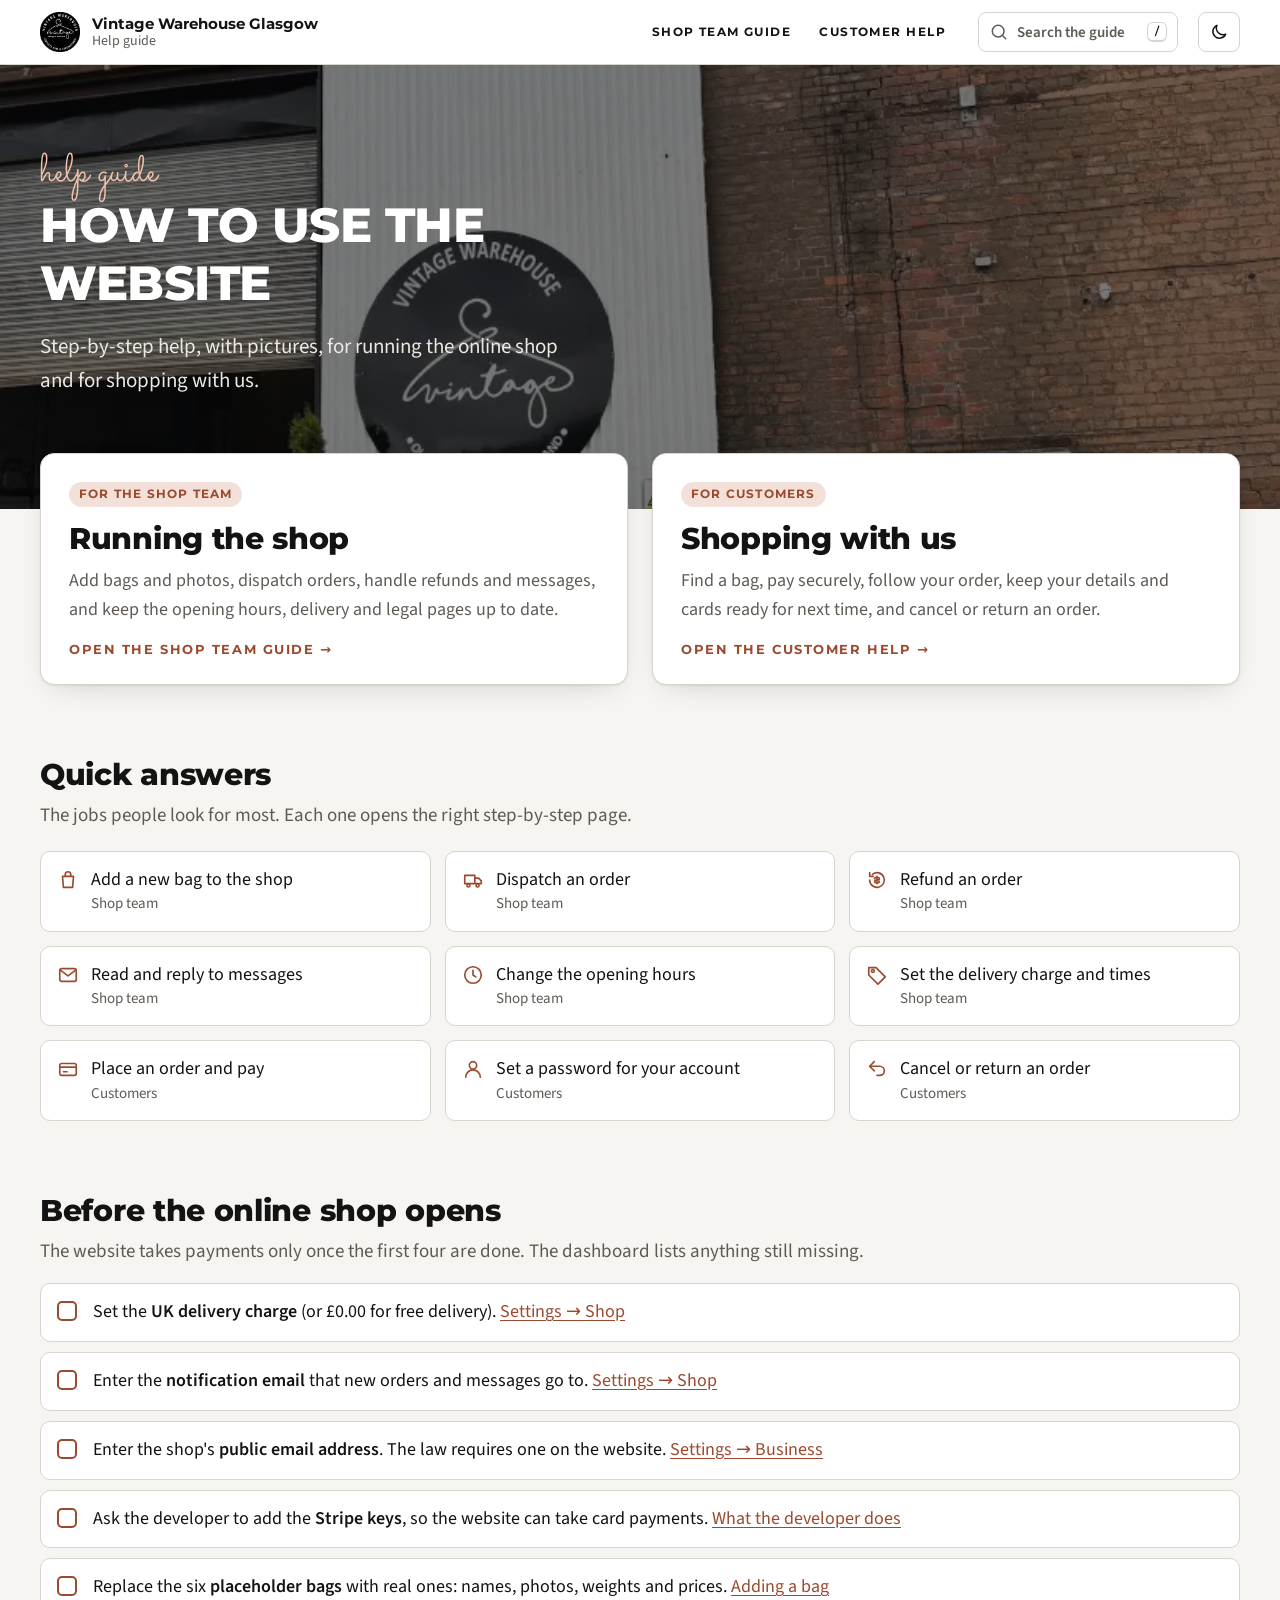
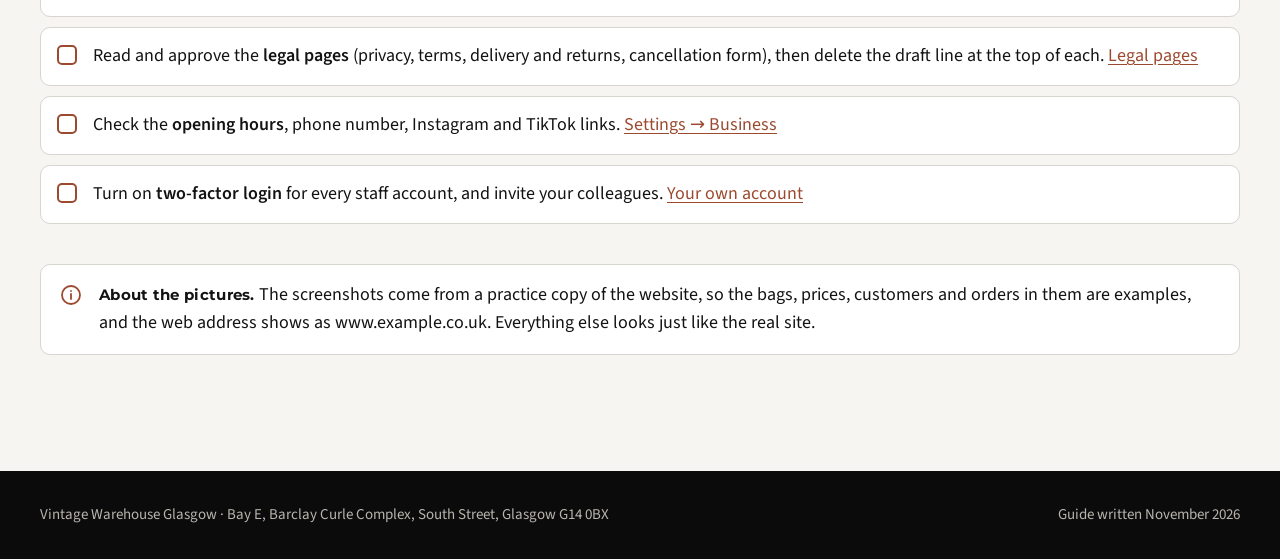
==== index.html @ 4e779599 "Init" ====
<!doctype html>
<html lang="en-GB">
<head>
<meta charset="utf-8">
<meta name="viewport" content="width=device-width, initial-scale=1">
<title>Help guide | Vintage Warehouse Glasgow</title>
<meta name="description" content="How to run the Vintage Warehouse Glasgow online shop, and how customers order, pay and manage their account.">
<meta name="robots" content="noindex">
<meta name="color-scheme" content="light dark">
<link rel="icon" href="assets/icon-192.png" type="image/png">
<link rel="apple-touch-icon" href="assets/icon-180.png">
<script>try { const theme = localStorage.getItem('vwg-guide-theme'); if (theme) document.documentElement.dataset.theme = theme; } catch (error) {}</script>
<link rel="stylesheet" href="assets/guide.css">
<script src="assets/guide.js" defer></script>
</head>
<body>
<a class="skip" href="#main">Skip to content</a>

<header class="site-header">
  <div class="site-header-inner">
    <a class="brand" href="index.html">
      <img class="brand-logo-light" src="assets/logo-black.png" alt="" width="40" height="40">
      <img class="brand-logo-dark" src="assets/logo-white.png" alt="" width="40" height="40">
      <span class="brand-name">Vintage Warehouse Glasgow <small>Help guide</small></span>
    </a>
    <nav class="top-nav" aria-label="Guides">
      <a href="admin.html">Shop team guide</a>
      <a href="customers.html">Customer help</a>
    </nav>
    <button class="icon-btn search-btn" type="button" data-search-open>
      <svg viewBox="0 0 24 24" fill="none" stroke="currentColor" stroke-width="1.8" stroke-linecap="round" aria-hidden="true"><circle cx="11" cy="11" r="7"/><path d="m20 20-3.5-3.5"/></svg>
      <span class="label">Search the guide</span><kbd>/</kbd>
    </button>
    <button class="icon-btn" type="button" data-theme-toggle aria-pressed="false" aria-label="Switch to dark mode">
      <svg class="i-moon" viewBox="0 0 24 24" fill="none" stroke="currentColor" stroke-width="1.8" stroke-linecap="round" stroke-linejoin="round" aria-hidden="true"><path d="M20 14.5A8 8 0 0 1 9.5 4a8 8 0 1 0 10.5 10.5z"/></svg>
      <svg class="i-sun" viewBox="0 0 24 24" fill="none" stroke="currentColor" stroke-width="1.8" stroke-linecap="round" aria-hidden="true"><circle cx="12" cy="12" r="4"/><path d="M12 2v2M12 20v2M4.9 4.9l1.4 1.4M17.7 17.7l1.4 1.4M2 12h2M20 12h2M4.9 19.1l1.4-1.4M17.7 6.3l1.4-1.4"/></svg>
    </button>
  </div>
</header>

<main id="main">
  <div class="hero">
    <img src="assets/warehouse-exterior-1600w.webp" alt="" width="1350" height="1800">
    <div class="wrap">
      <span class="script">help guide</span>
      <h1>How to use the website</h1>
      <p>Step-by-step help, with pictures, for running the online shop and for shopping with us.</p>
    </div>
  </div>

  <div class="wrap" style="padding-bottom: 96px">
    <div class="choices">
      <a class="choice" href="admin.html">
        <span class="badge">For the shop team</span>
        <h2>Running the shop</h2>
        <p>Add bags and photos, dispatch orders, handle refunds and messages, and keep the opening hours, delivery and legal pages up to date.</p>
        <span class="go">Open the shop team guide →</span>
      </a>
      <a class="choice" href="customers.html">
        <span class="badge">For customers</span>
        <h2>Shopping with us</h2>
        <p>Find a bag, pay securely, follow your order, keep your details and cards ready for next time, and cancel or return an order.</p>
        <span class="go">Open the customer help →</span>
      </a>
    </div>

    <h2 class="section-title">Quick answers</h2>
    <p class="summary">The jobs people look for most. Each one opens the right step-by-step page.</p>
    <div class="tasks">
      <a class="task" href="admin.html#add-a-bag"><svg viewBox="0 0 24 24" fill="none" stroke="currentColor" stroke-width="1.8" stroke-linecap="round" stroke-linejoin="round" aria-hidden="true"><path d="M6 8h12l-1 12H7L6 8z"/><path d="M9 8V6a3 3 0 0 1 6 0v2"/></svg><span>Add a new bag to the shop<small>Shop team</small></span></a>
      <a class="task" href="admin.html#dispatch"><svg viewBox="0 0 24 24" fill="none" stroke="currentColor" stroke-width="1.8" stroke-linecap="round" stroke-linejoin="round" aria-hidden="true"><path d="M3 7h11v9H3zM14 10h4l3 3v3h-7"/><circle cx="7" cy="18" r="1.6"/><circle cx="17" cy="18" r="1.6"/></svg><span>Dispatch an order<small>Shop team</small></span></a>
      <a class="task" href="admin.html#refunds"><svg viewBox="0 0 24 24" fill="none" stroke="currentColor" stroke-width="1.8" stroke-linecap="round" stroke-linejoin="round" aria-hidden="true"><path d="M4 12a8 8 0 1 0 3-6.2"/><path d="M4 4v4h4"/><path d="M12 8v8M9.5 10.5c0-1 1-1.5 2.5-1.5s2.5.6 2.5 1.6-1 1.4-2.5 1.4-2.5.5-2.5 1.5 1 1.5 2.5 1.5 2.5-.5 2.5-1.5"/></svg><span>Refund an order<small>Shop team</small></span></a>
      <a class="task" href="admin.html#messages"><svg viewBox="0 0 24 24" fill="none" stroke="currentColor" stroke-width="1.8" stroke-linecap="round" stroke-linejoin="round" aria-hidden="true"><rect x="3" y="5" width="18" height="14" rx="2"/><path d="m4 7 8 6 8-6"/></svg><span>Read and reply to messages<small>Shop team</small></span></a>
      <a class="task" href="admin.html#opening-hours"><svg viewBox="0 0 24 24" fill="none" stroke="currentColor" stroke-width="1.8" stroke-linecap="round" stroke-linejoin="round" aria-hidden="true"><circle cx="12" cy="12" r="9"/><path d="M12 7v5l3 2"/></svg><span>Change the opening hours<small>Shop team</small></span></a>
      <a class="task" href="admin.html#delivery"><svg viewBox="0 0 24 24" fill="none" stroke="currentColor" stroke-width="1.8" stroke-linecap="round" stroke-linejoin="round" aria-hidden="true"><path d="M3 12V4h8l10 10-8 8L3 12z"/><circle cx="7.5" cy="7.5" r="1.5"/></svg><span>Set the delivery charge and times<small>Shop team</small></span></a>
      <a class="task" href="customers.html#order"><svg viewBox="0 0 24 24" fill="none" stroke="currentColor" stroke-width="1.8" stroke-linecap="round" stroke-linejoin="round" aria-hidden="true"><rect x="3" y="6" width="18" height="13" rx="2"/><path d="M3 10h18M7 15h4"/></svg><span>Place an order and pay<small>Customers</small></span></a>
      <a class="task" href="customers.html#account"><svg viewBox="0 0 24 24" fill="none" stroke="currentColor" stroke-width="1.8" stroke-linecap="round" stroke-linejoin="round" aria-hidden="true"><circle cx="12" cy="8" r="4"/><path d="M4 21a8 8 0 0 1 16 0"/></svg><span>Set a password for your account<small>Customers</small></span></a>
      <a class="task" href="customers.html#returns"><svg viewBox="0 0 24 24" fill="none" stroke="currentColor" stroke-width="1.8" stroke-linecap="round" stroke-linejoin="round" aria-hidden="true"><path d="M9 14 4 9l5-5"/><path d="M4 9h11a5 5 0 0 1 0 10h-3"/></svg><span>Cancel or return an order<small>Customers</small></span></a>
    </div>

    <h2 class="section-title" id="launch">Before the online shop opens</h2>
    <p class="summary">The website takes payments only once the first four are done. The dashboard lists anything still missing.</p>
    <ul class="checklist">
      <li><span>Set the <strong>UK delivery charge</strong> (or £0.00 for free delivery). <a href="admin.html#delivery">Settings → Shop</a></span></li>
      <li><span>Enter the <strong>notification email</strong> that new orders and messages go to. <a href="admin.html#delivery">Settings → Shop</a></span></li>
      <li><span>Enter the shop's <strong>public email address</strong>. The law requires one on the website. <a href="admin.html#business">Settings → Business</a></span></li>
      <li><span>Ask the developer to add the <strong>Stripe keys</strong>, so the website can take card payments. <a href="admin.html#outside">What the developer does</a></span></li>
      <li><span>Replace the six <strong>placeholder bags</strong> with real ones: names, photos, weights and prices. <a href="admin.html#add-a-bag">Adding a bag</a></span></li>
      <li><span>Read and approve the <strong>legal pages</strong> (privacy, terms, delivery and returns, cancellation form), then delete the draft line at the top of each. <a href="admin.html#legal-pages">Legal pages</a></span></li>
      <li><span>Check the <strong>opening hours</strong>, phone number, Instagram and TikTok links. <a href="admin.html#business">Settings → Business</a></span></li>
      <li><span>Turn on <strong>two-factor login</strong> for every staff account, and invite your colleagues. <a href="admin.html#your-account">Your own account</a></span></li>
    </ul>

    <div class="note info" style="margin-top: 40px">
      <svg viewBox="0 0 24 24" fill="none" stroke="currentColor" stroke-width="1.8" stroke-linecap="round" aria-hidden="true"><circle cx="12" cy="12" r="9"/><path d="M12 11v5M12 8h.01"/></svg>
      <div><p><strong>About the pictures.</strong> The screenshots come from a practice copy of the website, so the bags, prices, customers and orders in them are examples, and the web address shows as www.example.co.uk. Everything else looks just like the real site.</p></div>
    </div>
  </div>
</main>

<footer class="site-footer">
  <div class="wrap">
    <span>Vintage Warehouse Glasgow · Bay E, Barclay Curle Complex, South Street, Glasgow G14&nbsp;0BX</span>
    <span>Guide written November 2026</span>
  </div>
</footer>

<dialog class="search" id="search" aria-label="Search the guide">
  <div class="search-field">
    <svg viewBox="0 0 24 24" fill="none" stroke="currentColor" stroke-width="1.8" stroke-linecap="round" aria-hidden="true"><circle cx="11" cy="11" r="7"/><path d="m20 20-3.5-3.5"/></svg>
    <input type="search" placeholder="Search both guides" aria-label="Search both guides" autocomplete="off">
    <form method="dialog"><button class="icon-btn" type="submit" aria-label="Close search">Esc</button></form>
  </div>
  <ul class="search-results"></ul>
</dialog>
</body>
</html>
---- assets/guide.css ----
/* Vintage Warehouse Glasgow help guide: the shop's own colours and type (the design system's tokens), a sticky
   contents list on wide screens, numbered steps, notes and screenshots that open full size. */

@font-face { font-family: "Montserrat"; src: url("fonts/Montserrat-600-800.woff2") format("woff2"); font-weight: 600 800; font-display: swap; }
@font-face { font-family: "Sacramento"; src: url("fonts/Sacramento-400.woff2") format("woff2"); font-weight: 400; font-display: swap; }
@font-face { font-family: "Source Sans 3"; src: url("fonts/SourceSans3-400-600.woff2") format("woff2"); font-weight: 400 600; font-display: swap; }
@font-face { font-family: "Source Sans 3"; src: url("fonts/SourceSans3-400-italic.woff2") format("woff2"); font-weight: 400; font-style: italic; font-display: swap; }

:root {
  color-scheme: light;
  --surface: #f6f5f2;
  --surface-raised: #ffffff;
  --band: #0b0b0b;
  --on-band: #f6f5f2;
  --on-band-muted: #b9b4ad;
  --line: #d8d4ce;
  --line-soft: #e8e5e0;
  --ink: #131313;
  --ink-muted: #5f5a54;
  --brick: #9b4a2f;
  --brick-soft: #f3e1d9;
  --ok: #2f6b3a;
  --ok-soft: #e3efe4;
  --warn: #8a5a00;
  --warn-soft: #fbf0d9;
  --shadow: 0 1px 2px #0b0b0b14, 0 10px 30px -14px #0b0b0b33;
  --radius: 10px;
  --header: 64px;
  --font-display: "Montserrat", system-ui, sans-serif;
  --font-body: "Source Sans 3", system-ui, sans-serif;
  --font-script: "Sacramento", cursive;
}

@media (prefers-color-scheme: dark) {
  :root:not([data-theme="light"]) {
    color-scheme: dark;
    --surface: #121111;
    --surface-raised: #1c1a19;
    --band: #000000;
    --line: #363230;
    --line-soft: #2a2725;
    --ink: #f3f1ec;
    --ink-muted: #b5afa7;
    --brick: #e08c6c;
    --brick-soft: #3b2219;
    --ok: #8fcf98;
    --ok-soft: #1d2b1f;
    --warn: #f0c46a;
    --warn-soft: #2e2512;
    --shadow: 0 1px 2px #00000066, 0 10px 30px -14px #000000aa;
  }
}

:root[data-theme="dark"] {
  color-scheme: dark;
  --surface: #121111;
  --surface-raised: #1c1a19;
  --band: #000000;
  --line: #363230;
  --line-soft: #2a2725;
  --ink: #f3f1ec;
  --ink-muted: #b5afa7;
  --brick: #e08c6c;
  --brick-soft: #3b2219;
  --ok: #8fcf98;
  --ok-soft: #1d2b1f;
  --warn: #f0c46a;
  --warn-soft: #2e2512;
  --shadow: 0 1px 2px #00000066, 0 10px 30px -14px #000000aa;
}

*, *::before, *::after { box-sizing: border-box; }
html { scroll-padding-top: calc(var(--header) + 16px); -webkit-text-size-adjust: 100%; }
@media (prefers-reduced-motion: no-preference) { html { scroll-behavior: smooth; } }
body { margin: 0; background: var(--surface); color: var(--ink); font: 18px/1.6 var(--font-body); }
img { max-width: 100%; height: auto; }
a { color: var(--brick); text-underline-offset: 3px; }
a:hover { text-decoration-thickness: 2px; }
:focus-visible { outline: 3px solid var(--brick); outline-offset: 2px; border-radius: 4px; }
h1, h2, h3 { font-family: var(--font-display); line-height: 1.2; letter-spacing: -0.01em; }
h1 { font-size: clamp(32px, 5vw, 48px); font-weight: 800; text-transform: uppercase; margin: 0; }
h2 { font-size: clamp(24px, 3.4vw, 30px); font-weight: 800; margin: 0 0 12px; }
h3 { font-size: 20px; font-weight: 700; margin: 32px 0 8px; }
p { margin: 0 0 16px; }
kbd, .ui { font: 600 0.85em/1 var(--font-display); letter-spacing: 0.02em; border: 1px solid var(--line); border-bottom-width: 2px; border-radius: 6px; padding: 3px 7px; background: var(--surface-raised); white-space: nowrap; color: var(--ink); }
.visually-hidden { position: absolute; width: 1px; height: 1px; overflow: hidden; clip: rect(0 0 0 0); white-space: nowrap; }
.skip { position: absolute; left: 16px; top: -48px; z-index: 100; padding: 8px 14px; background: var(--ink); color: var(--surface); border-radius: 6px; }
.skip:focus { top: 12px; }

/* Header */
.site-header { position: sticky; top: 0; z-index: 40; background: var(--surface-raised); border-bottom: 1px solid var(--line); }
.site-header-inner { display: flex; align-items: center; gap: 20px; max-width: 1240px; height: var(--header); margin: 0 auto; padding: 0 20px; }
.brand { display: flex; align-items: center; gap: 12px; color: var(--ink); text-decoration: none; }
.brand img { width: 40px; height: 40px; }
.brand-logo-dark { display: none; }
@media (prefers-color-scheme: dark) { :root:not([data-theme="light"]) .brand-logo-light { display: none; } :root:not([data-theme="light"]) .brand-logo-dark { display: block; } }
:root[data-theme="dark"] .brand-logo-light { display: none; }
:root[data-theme="dark"] .brand-logo-dark { display: block; }
.brand-name { font: 700 15px/1.2 var(--font-display); }
.brand-name small { display: block; font: 400 14px/1.2 var(--font-body); color: var(--ink-muted); }
.top-nav { display: flex; gap: 4px; margin-left: auto; }
.top-nav a { padding: 8px 12px; border-radius: 8px; color: var(--ink); font: 700 12px/1 var(--font-display); letter-spacing: 0.12em; text-transform: uppercase; text-decoration: none; }
.top-nav a:hover { background: var(--surface); }
.top-nav a[aria-current="page"] { box-shadow: inset 0 -2px 0 var(--brick); border-radius: 0; }
.icon-btn { display: inline-flex; align-items: center; justify-content: center; gap: 8px; min-width: 40px; height: 40px; padding: 0 10px; border: 1px solid var(--line); border-radius: 8px; background: var(--surface-raised); color: var(--ink); font: 600 15px var(--font-body); cursor: pointer; }
.icon-btn:hover { border-color: var(--ink-muted); }
.icon-btn svg { width: 20px; height: 20px; flex: none; }
.search-btn { min-width: 200px; justify-content: flex-start; color: var(--ink-muted); }
.search-btn kbd { margin-left: auto; font-size: 11px; }
@media (max-width: 899.98px) {
  :root { --header: 104px; }
  .site-header-inner { flex-wrap: wrap; height: auto; row-gap: 4px; padding-top: 10px; }
  .top-nav { order: 3; width: calc(100% + 24px); margin: 0 -12px; }
  .top-nav a { padding: 12px; font-size: 11px; }
  .brand { flex: 1 1 0; min-width: 0; }
  .brand-name { min-width: 0; overflow: hidden; text-overflow: ellipsis; white-space: nowrap; font-size: 14px; }
  .search-btn { min-width: 0; margin-left: auto; }
  .search-btn .label, .search-btn kbd { display: none; }
  .brand-name small { display: none; }
}

/* Page layout */
.wrap { max-width: 1240px; margin: 0 auto; padding: 0 20px; }
.guide { display: grid; grid-template-columns: 260px minmax(0, 1fr); gap: 56px; padding-top: 32px; padding-bottom: 96px; }
@media (max-width: 899.98px) { .guide { grid-template-columns: minmax(0, 1fr); gap: 0; padding-top: 16px; } }
.toc { position: sticky; top: calc(var(--header) + 24px); align-self: start; max-height: calc(100vh - var(--header) - 48px); overflow-y: auto; padding-right: 8px; }
.toc-title { margin: 0 0 8px; font: 700 12px/1 var(--font-display); letter-spacing: 0.14em; text-transform: uppercase; color: var(--ink-muted); }
.toc ol { list-style: none; margin: 0; padding: 0; }
.toc li a { display: block; padding: 6px 12px; border-left: 2px solid var(--line); color: var(--ink-muted); font-size: 16px; line-height: 1.35; text-decoration: none; }
.toc li a:hover { color: var(--ink); border-left-color: var(--ink-muted); }
.toc li a[aria-current="true"] { color: var(--ink); font-weight: 600; border-left-color: var(--brick); background: linear-gradient(90deg, var(--brick-soft), transparent); }
.toc-group { margin: 18px 0 6px; font: 700 11px/1 var(--font-display); letter-spacing: 0.14em; text-transform: uppercase; color: var(--ink-muted); }
.toc-mobile { display: none; }
@media (max-width: 899.98px) {
  .toc { display: none; }
  .toc-mobile { display: block; margin-bottom: 24px; border: 1px solid var(--line); border-radius: var(--radius); background: var(--surface-raised); }
  .toc-mobile summary { padding: 14px 16px; font: 700 13px/1 var(--font-display); letter-spacing: 0.1em; text-transform: uppercase; cursor: pointer; }
  .toc-mobile ol { margin: 0; padding: 0 16px 16px 36px; columns: 1; }
  .toc-mobile li { padding: 4px 0; }
}

/* Article */
.article { min-width: 0; max-width: 820px; }
.page-head { margin-bottom: 40px; }
.script { display: block; margin-bottom: 4px; font: 40px/1 var(--font-script); color: var(--brick); }
.lead { font-size: 21px; color: var(--ink-muted); max-width: 46ch; margin: 16px 0 0; }
.rule { width: 48px; height: 6px; margin: 18px 0 0; border-top: 3px solid var(--ink); border-bottom: 1px solid var(--ink); }
section.topic { padding: 40px 0 8px; border-top: 1px solid var(--line); }
section.topic:first-of-type { border-top: 0; padding-top: 0; }
.topic-head { display: flex; align-items: baseline; gap: 12px; }
.topic-head .num { flex: none; display: inline-flex; align-items: center; justify-content: center; width: 34px; height: 34px; border-radius: 50%; background: var(--ink); color: var(--surface); font: 800 15px/1 var(--font-display); transform: translateY(-3px); }
.anchor { margin-left: auto; opacity: 0; color: var(--ink-muted); font-size: 15px; text-decoration: none; transition: opacity .15s; }
.topic-head:hover .anchor, .anchor:focus-visible { opacity: 1; }
.summary { font-size: 19px; color: var(--ink-muted); }

/* Steps */
ol.steps { counter-reset: step; list-style: none; margin: 16px 0 24px; padding: 0; }
ol.steps > li { counter-increment: step; position: relative; padding: 2px 0 14px 48px; }
ol.steps > li::before { content: counter(step); position: absolute; left: 0; top: 0; width: 30px; height: 30px; border: 2px solid var(--brick); border-radius: 50%; color: var(--brick); font: 800 14px/26px var(--font-display); text-align: center; }
ol.steps > li:not(:last-child)::after { content: ""; position: absolute; left: 14px; top: 34px; bottom: 2px; width: 2px; background: var(--line); }
ul.list { margin: 8px 0 20px; padding-left: 22px; }
ul.list li { margin: 6px 0; }
ul.list li::marker { color: var(--brick); }

/* Notes */
.note { display: grid; grid-template-columns: 28px 1fr; gap: 12px; margin: 20px 0; padding: 16px 18px; border-radius: var(--radius); border: 1px solid var(--line); background: var(--surface-raised); }
.note svg { width: 24px; height: 24px; margin-top: 2px; }
.note p:last-child, .note ul:last-child { margin-bottom: 0; }
.note strong:first-child { font-family: var(--font-display); font-size: 15px; letter-spacing: 0.02em; }
.note.tip { border-color: color-mix(in srgb, var(--ok) 35%, var(--line)); background: var(--ok-soft); }
.note.tip svg { color: var(--ok); }
.note.important { border-color: color-mix(in srgb, var(--warn) 40%, var(--line)); background: var(--warn-soft); }
.note.important svg { color: var(--warn); }
.note.info svg { color: var(--brick); }

/* Screenshots */
figure.shot { margin: 24px 0 32px; }
figure.shot button { display: block; width: 100%; padding: 0; border: 1px solid var(--line); border-radius: var(--radius); background: var(--surface-raised); box-shadow: var(--shadow); overflow: hidden; cursor: zoom-in; }
figure.shot img { display: block; width: 100%; }
figure.shot.narrow { max-width: 380px; }
figure.shot.medium { max-width: 600px; }
figure.shot figcaption { margin-top: 10px; font-size: 16px; color: var(--ink-muted); }
.pair { display: grid; grid-template-columns: 1fr 1fr; gap: 20px; align-items: start; }
@media (max-width: 640px) { .pair { grid-template-columns: 1fr; } }
dialog.zoom { max-width: min(1400px, 96vw); max-height: 94vh; padding: 0; border: 0; border-radius: var(--radius); background: var(--surface-raised); box-shadow: 0 30px 80px #000a; }
dialog.zoom::backdrop { background: #0b0b0bcc; }
dialog.zoom img { display: block; max-width: 100%; max-height: calc(94vh - 56px); margin: 0 auto; }
dialog.zoom .zoom-bar { display: flex; align-items: center; gap: 12px; padding: 8px 12px; border-top: 1px solid var(--line); font-size: 15px; color: var(--ink-muted); }
dialog.zoom .zoom-bar button { margin-left: auto; }

/* Tables */
.table-wrap { overflow-x: auto; margin: 16px 0 24px; border: 1px solid var(--line); border-radius: var(--radius); background: var(--surface-raised); }
table { width: 100%; border-collapse: collapse; font-size: 16px; }
th, td { padding: 12px 14px; text-align: left; vertical-align: top; border-bottom: 1px solid var(--line-soft); }
th { font: 700 12px/1.3 var(--font-display); letter-spacing: 0.1em; text-transform: uppercase; color: var(--ink-muted); }
tr:last-child td { border-bottom: 0; }
td .ok { color: var(--ok); font-weight: 600; }
.status { display: inline-block; padding: 2px 10px; border-radius: 999px; font: 600 14px/1.5 var(--font-body); white-space: nowrap; background: var(--line-soft); color: var(--ink); }
.status.green { background: var(--ok-soft); color: var(--ok); }
.status.brick { background: var(--brick-soft); color: var(--brick); }
.status.amber { background: var(--warn-soft); color: var(--warn); }

/* FAQ */
details.faq { margin: 0 0 10px; border: 1px solid var(--line); border-radius: var(--radius); background: var(--surface-raised); }
details.faq summary { display: flex; align-items: center; gap: 12px; padding: 14px 18px; font-weight: 600; cursor: pointer; list-style: none; }
details.faq summary::-webkit-details-marker { display: none; }
details.faq summary::after { content: "+"; margin-left: auto; font: 700 22px/1 var(--font-display); color: var(--brick); }
details.faq[open] summary::after { content: "–"; }
details.faq > div { padding: 0 18px 4px; }

/* Landing page */
.hero { position: relative; color: #fff; background: #0b0b0b; overflow: hidden; }
.hero img { position: absolute; inset: 0; width: 100%; height: 100%; object-fit: cover; opacity: 0.45; }
.hero .wrap { position: relative; padding-top: 88px; padding-bottom: 96px; }
.hero .script { color: #f3c2ad; }
.hero h1 { max-width: 16ch; }
.hero p { max-width: 52ch; margin-top: 18px; font-size: 21px; color: #ece9e4; }
.choices { display: grid; grid-template-columns: 1fr 1fr; gap: 24px; margin-top: -56px; position: relative; }
@media (max-width: 760px) { .choices { grid-template-columns: 1fr; } }
.choice { display: flex; flex-direction: column; gap: 10px; padding: 28px; border: 1px solid var(--line); border-radius: 14px; background: var(--surface-raised); box-shadow: var(--shadow); color: var(--ink); text-decoration: none; transition: transform .15s, box-shadow .15s; }
.choice:hover { transform: translateY(-2px); box-shadow: 0 2px 4px #0b0b0b14, 0 20px 40px -18px #0b0b0b55; }
.choice .badge { align-self: flex-start; padding: 4px 10px; border-radius: 999px; background: var(--brick-soft); color: var(--brick); font: 700 12px/1.4 var(--font-display); letter-spacing: 0.1em; text-transform: uppercase; }
.choice h2 { margin: 4px 0 0; }
.choice p { margin: 0; color: var(--ink-muted); }
.choice .go { margin-top: auto; padding-top: 8px; font: 700 13px/1 var(--font-display); letter-spacing: 0.12em; text-transform: uppercase; color: var(--brick); }
.section-title { margin: 72px 0 8px; }
.tasks { display: grid; grid-template-columns: repeat(3, 1fr); gap: 14px; margin-top: 20px; }
@media (max-width: 900px) { .tasks { grid-template-columns: 1fr 1fr; } }
@media (max-width: 560px) { .tasks { grid-template-columns: 1fr; } }
.task { display: flex; gap: 12px; align-items: flex-start; padding: 16px; border: 1px solid var(--line); border-radius: var(--radius); background: var(--surface-raised); color: var(--ink); text-decoration: none; line-height: 1.35; }
.task:hover { border-color: var(--brick); }
.task svg { flex: none; width: 22px; height: 22px; color: var(--brick); margin-top: 1px; }
.task small { display: block; margin-top: 2px; color: var(--ink-muted); font-size: 15px; }
.checklist { list-style: none; padding: 0; margin: 16px 0 0; display: grid; gap: 10px; }
.checklist li { display: grid; grid-template-columns: 26px 1fr; gap: 10px; padding: 14px 16px; border: 1px solid var(--line); border-radius: var(--radius); background: var(--surface-raised); }
.checklist li::before { content: ""; width: 20px; height: 20px; margin-top: 3px; border: 2px solid var(--brick); border-radius: 5px; }

/* Search */
dialog.search { width: min(640px, 94vw); max-height: 80vh; margin-top: 10vh; padding: 0; border: 1px solid var(--line); border-radius: 14px; background: var(--surface-raised); color: var(--ink); box-shadow: 0 30px 80px #0008; }
dialog.search::backdrop { background: #0b0b0b99; }
.search-field { display: flex; align-items: center; gap: 10px; padding: 12px 16px; border-bottom: 1px solid var(--line); }
.search-field svg { width: 22px; height: 22px; color: var(--ink-muted); flex: none; }
.search-field input { flex: 1; min-width: 0; border: 0; background: transparent; color: var(--ink); font: 400 19px var(--font-body); outline: none; }
.search-results { list-style: none; margin: 0; padding: 8px; max-height: 60vh; overflow-y: auto; }
.search-results a { display: block; padding: 10px 12px; border-radius: 8px; color: var(--ink); text-decoration: none; }
.search-results a:hover, .search-results a[aria-selected="true"] { background: var(--brick-soft); }
.search-results .where { font: 700 11px/1.4 var(--font-display); letter-spacing: 0.1em; text-transform: uppercase; color: var(--brick); }
.search-results .title { display: block; font-weight: 600; }
.search-results .snip { display: block; color: var(--ink-muted); font-size: 15px; line-height: 1.4; }
.search-results mark { background: none; color: var(--brick); font-weight: 600; }
.search-empty { padding: 20px 16px; color: var(--ink-muted); }

/* Footer */
.site-footer { background: var(--band); color: var(--on-band); }
.site-footer .wrap { display: flex; flex-wrap: wrap; gap: 8px 32px; justify-content: space-between; padding-top: 32px; padding-bottom: 32px; font-size: 15px; color: var(--on-band-muted); }
.site-footer a { color: var(--on-band); }
.back-top { display: inline-flex; margin-top: 8px; font: 700 12px/1 var(--font-display); letter-spacing: 0.12em; text-transform: uppercase; }

@media print {
  .site-header, .toc, .toc-mobile, .site-footer, .anchor, .search-btn { display: none !important; }
  .guide { display: block; padding: 0; }
  body { background: #fff; color: #000; font-size: 12pt; }
  section.topic { break-inside: auto; }
  figure.shot { break-inside: avoid; }
  figure.shot button { box-shadow: none; }
  details.faq { break-inside: avoid; }
  details.faq > div { display: block; }
}

/* The light/dark switch shows the moon in light mode and the sun in dark mode. */
[data-theme-toggle] .i-sun, [data-theme-toggle][aria-pressed="true"] .i-moon { display: none; }
[data-theme-toggle][aria-pressed="true"] .i-sun { display: block; }
.search-field form { margin: 0; }
.search-field kbd { cursor: pointer; }
figure.shot.tall button { position: relative; max-height: 680px; }
figure.shot.tall button::after { content: "Select to see all of it"; position: absolute; inset: auto 0 0 0; padding: 48px 16px 14px; background: linear-gradient(transparent, var(--surface-raised) 70%); color: var(--brick); font: 700 12px/1 var(--font-display); letter-spacing: 0.12em; text-transform: uppercase; text-align: center; }
dialog.zoom .zoom-scroll { max-height: calc(94vh - 56px); overflow: auto; }
dialog.zoom .zoom-scroll img { max-height: none; }
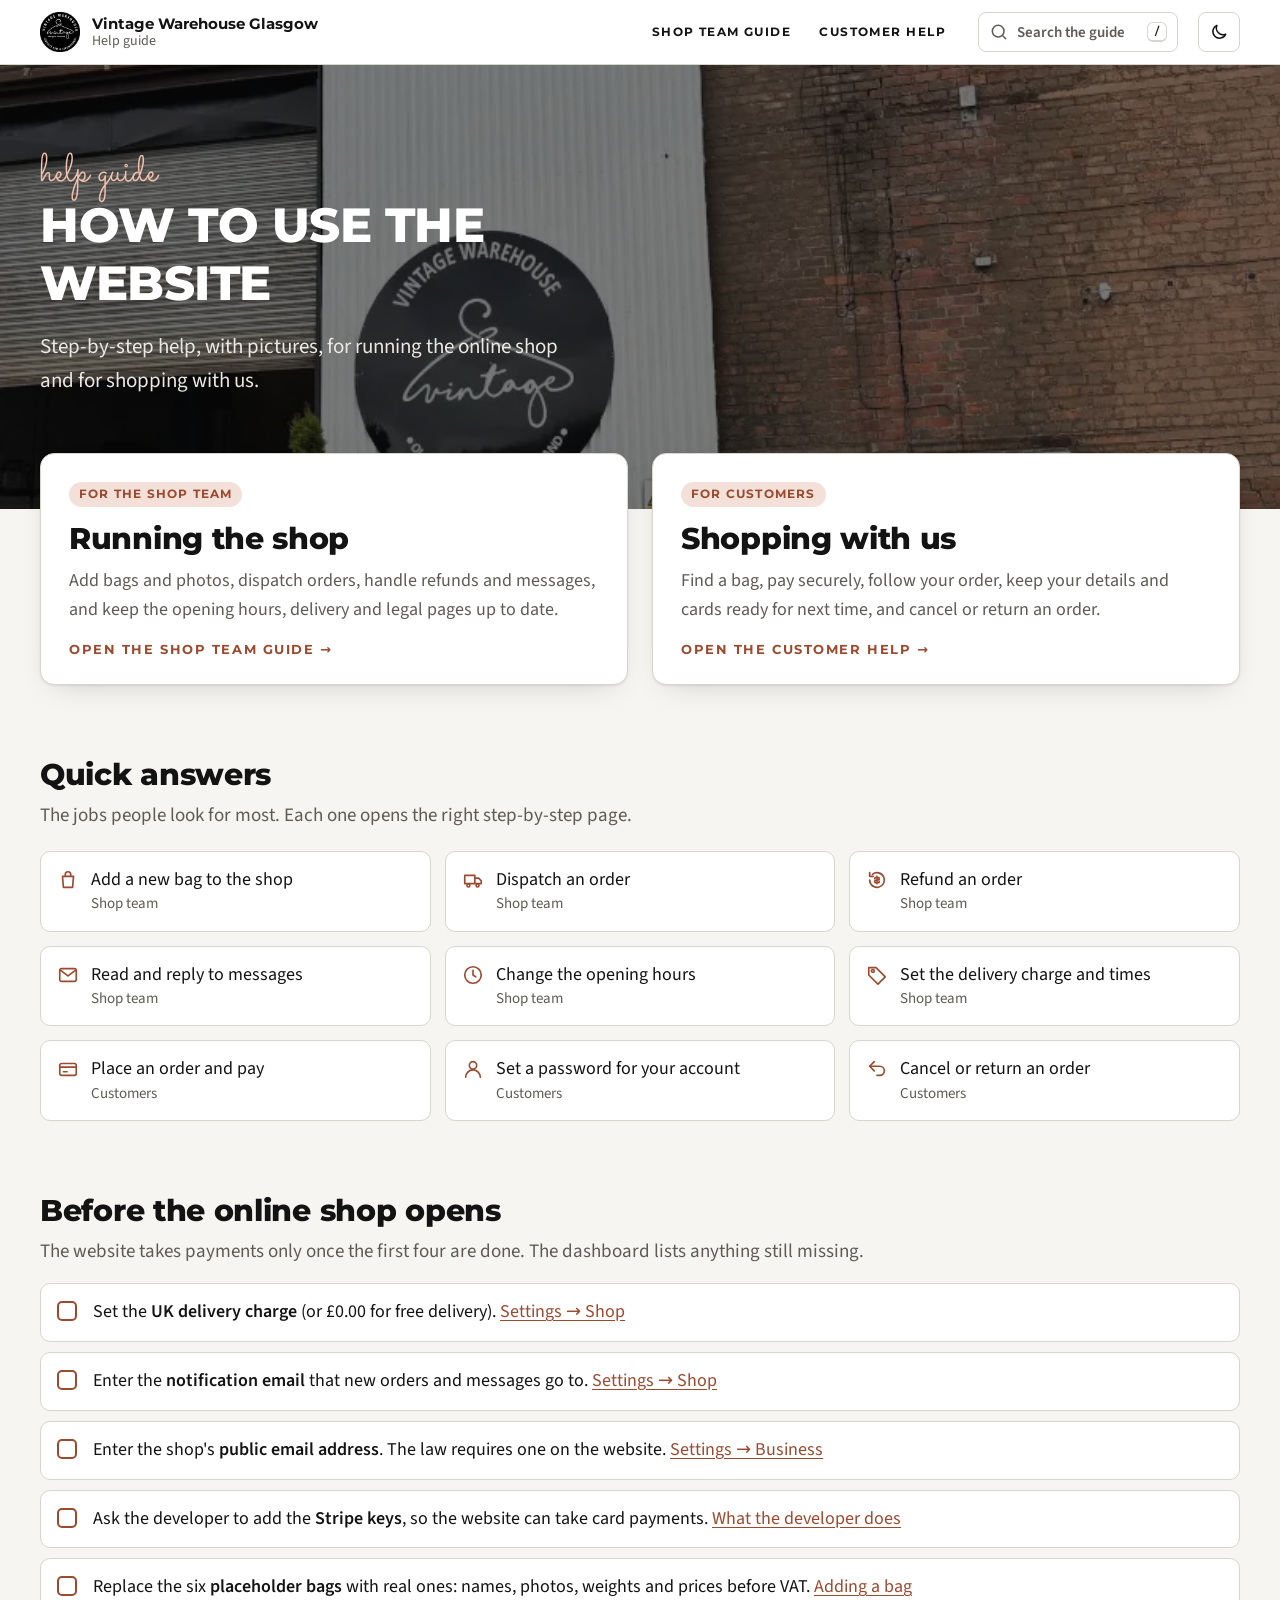
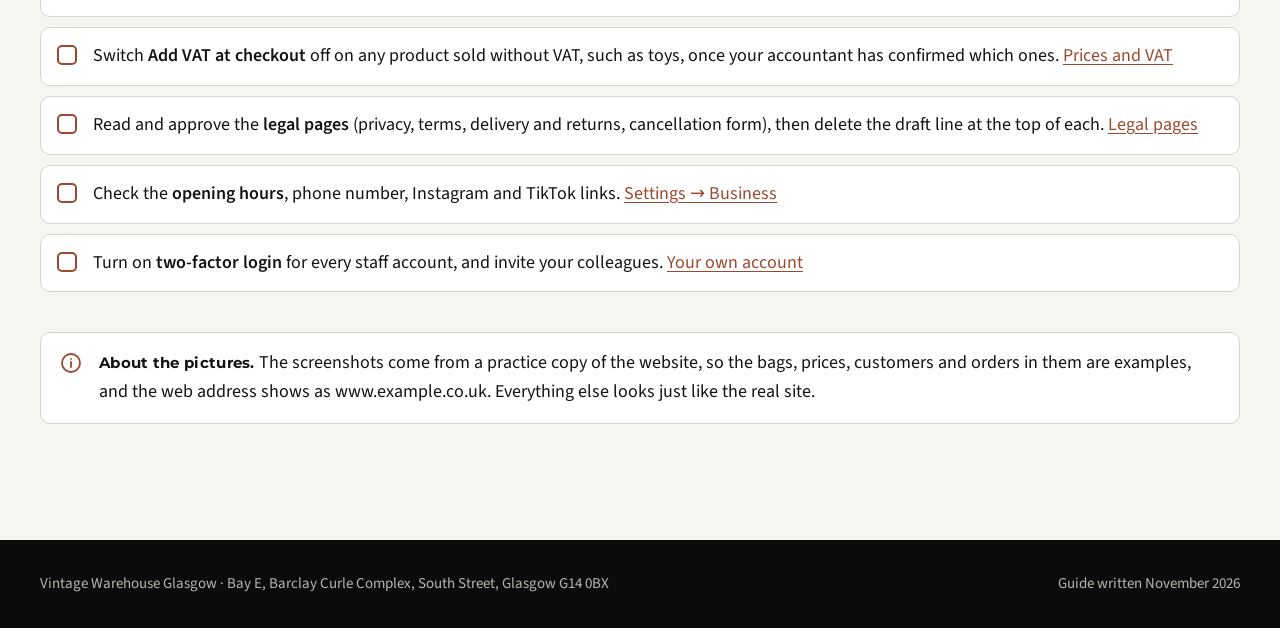
==== commit 0cce79b1: "VAT Updated" ====
--- a/index.html
+++ b/index.html
@@ -85,7 +85,8 @@
       <li><span>Enter the <strong>notification email</strong> that new orders and messages go to. <a href="admin.html#delivery">Settings → Shop</a></span></li>
       <li><span>Enter the shop's <strong>public email address</strong>. The law requires one on the website. <a href="admin.html#business">Settings → Business</a></span></li>
       <li><span>Ask the developer to add the <strong>Stripe keys</strong>, so the website can take card payments. <a href="admin.html#outside">What the developer does</a></span></li>
-      <li><span>Replace the six <strong>placeholder bags</strong> with real ones: names, photos, weights and prices. <a href="admin.html#add-a-bag">Adding a bag</a></span></li>
+      <li><span>Replace the six <strong>placeholder bags</strong> with real ones: names, photos, weights and prices before VAT. <a href="admin.html#add-a-bag">Adding a bag</a></span></li>
+      <li><span>Switch <strong>Add VAT at checkout</strong> off on any product sold without VAT, such as toys, once your accountant has confirmed which ones. <a href="admin.html#vat">Prices and VAT</a></span></li>
       <li><span>Read and approve the <strong>legal pages</strong> (privacy, terms, delivery and returns, cancellation form), then delete the draft line at the top of each. <a href="admin.html#legal-pages">Legal pages</a></span></li>
       <li><span>Check the <strong>opening hours</strong>, phone number, Instagram and TikTok links. <a href="admin.html#business">Settings → Business</a></span></li>
       <li><span>Turn on <strong>two-factor login</strong> for every staff account, and invite your colleagues. <a href="admin.html#your-account">Your own account</a></span></li>
